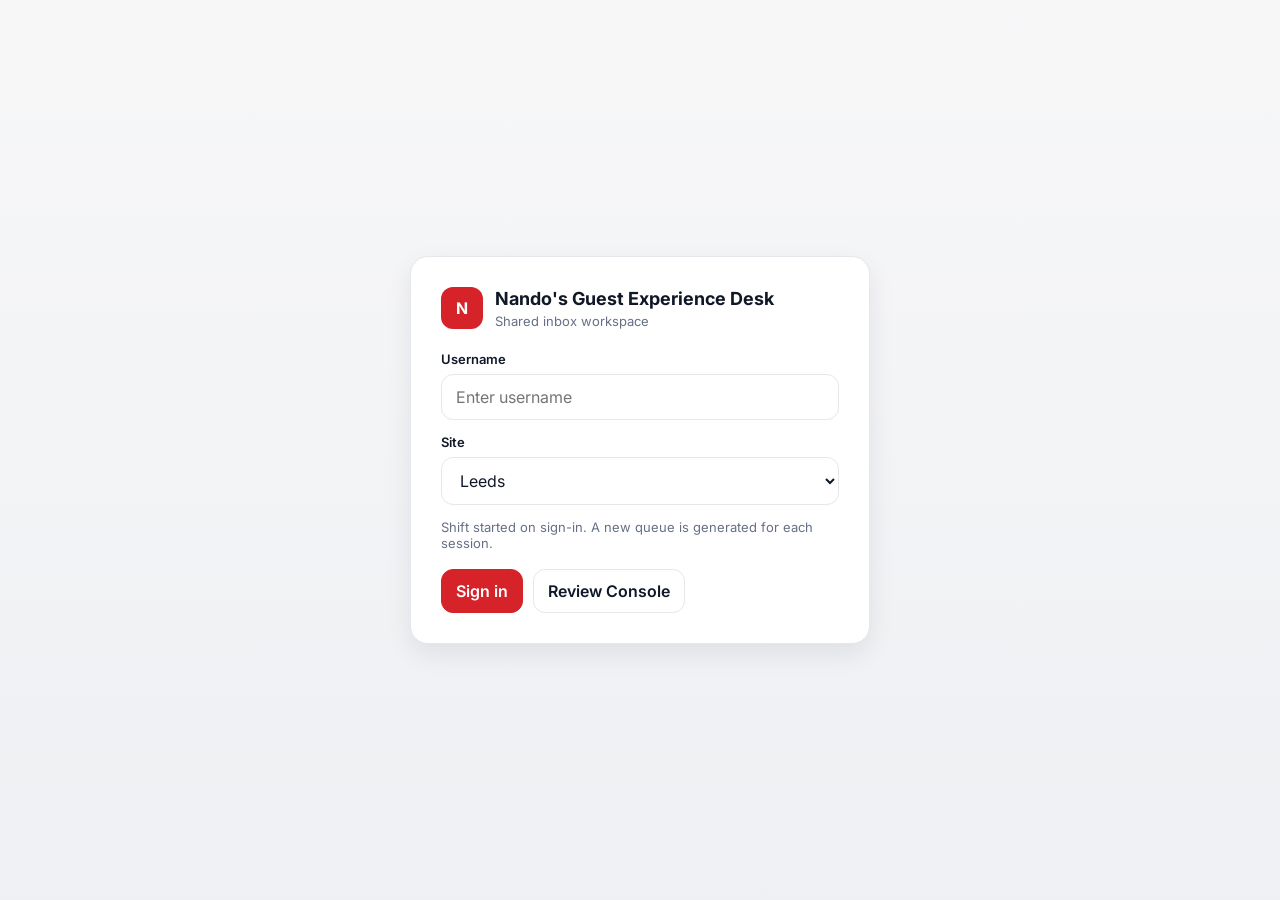
==== guest-experience/index.html @ c4912851 "First commit" ====
<!doctype html>
<html lang="en">
<head>
  <meta charset="UTF-8" />
  <meta name="viewport" content="width=device-width, initial-scale=1.0" />
  <title>Nando's Guest Experience Desk</title>
  <link rel="preconnect" href="https://fonts.googleapis.com">
  <link rel="preconnect" href="https://fonts.gstatic.com" crossorigin>
  <link href="https://fonts.googleapis.com/css2?family=Inter:wght@400;500;600;700&display=swap" rel="stylesheet">
  <link rel="stylesheet" href="styles.css" />

  <style>
    .suite-page-tools{display:flex;gap:8px;align-items:center;flex-wrap:wrap}
    .suite-page-tools a,.suite-page-tools button{border:1px solid #d0d5dd;background:#fff;color:#101828;border-radius:10px;padding:8px 10px;font:700 12px Inter,system-ui,Arial;text-decoration:none}
    .suite-page-tools a:hover,.suite-page-tools button:hover{background:#f8fafc}
    .tour-backdrop{position:fixed;inset:0;background:rgba(16,24,40,.62);z-index:9999;display:none}
    .tour-backdrop.show{display:block}
    .tour-card{position:fixed;z-index:10050;width:min(390px,calc(100vw - 32px));background:#fff;border:1px solid #e4e7ec;border-radius:16px;box-shadow:0 18px 50px rgba(16,24,40,.24);padding:18px;display:none}
    .tour-card.show{display:block}
    .tour-card h3{margin:0 0 8px;font-size:18px;color:#101828}
    .tour-card p{margin:0 0 16px;color:#475467;line-height:1.5;font-size:14px}
    .tour-card .row{display:flex;gap:8px;justify-content:flex-end;flex-wrap:wrap}
    .tour-card button{border:1px solid #d0d5dd;background:#fff;border-radius:10px;padding:9px 12px;font-weight:700}
    .tour-card .primary{background:#d6232a;color:#fff;border-color:#d6232a}
    .tour-highlight{position:relative!important;z-index:10010!important;outline:3px solid rgba(214,35,42,.55)!important;box-shadow:0 0 0 6px rgba(255,255,255,.92)!important;border-radius:12px!important}
  </style>
</head>
<body>
  <div id="app"></div>
  <script src="app.js"></script>
  <div id="suiteTourBackdrop" class="tour-backdrop"></div>
  <div id="suiteTourCard" class="tour-card"><h3 id="suiteTourTitle"></h3><p id="suiteTourText"></p><div class="row"><button id="suiteTourSkip" type="button">Close</button><button id="suiteTourNext" class="primary" type="button">Next</button></div></div>
  <script>
  (function(){
    var TOUR_KEY='ged_tour_seen_v1';
    var tourIndex=0;
    var steps=[{"selector": ".login-card", "title": "Guest Experience CRM", "text": "This system is used to work customer cases. Sign in to generate a realistic queue for the shift."}, {"selector": "#signinBtn", "title": "Start a shift", "text": "Press Sign in to open the case queue. A fresh set of customer cases is created for this device."}, {"selector": ".sidebar", "title": "Views and filters", "text": "Use the left-hand views to filter cases by status or category."}, {"selector": ".list-panel", "title": "Case queue", "text": "Select a case from the queue to read the customer message."}, {"selector": ".thread-panel", "title": "Conversation thread", "text": "Read the customer message and any follow-up replies carefully before choosing a response."}, {"selector": ".action-panel", "title": "Case actions", "text": "Choose a prepared reply, check the draft, then send, resolve or escalate the case as appropriate."}];
    function clearHighlights(){document.querySelectorAll('.tour-highlight').forEach(function(el){el.classList.remove('tour-highlight');});}
    function closeTour(){clearHighlights();document.getElementById('suiteTourBackdrop').classList.remove('show');document.getElementById('suiteTourCard').classList.remove('show');localStorage.setItem(TOUR_KEY,'done');}
    function showStep(){
      clearHighlights();
      if(tourIndex>=steps.length){closeTour();return;}
      var step=steps[tourIndex];
      var card=document.getElementById('suiteTourCard');
      var backdrop=document.getElementById('suiteTourBackdrop');
      backdrop.classList.add('show'); card.classList.add('show');
      document.getElementById('suiteTourTitle').textContent=step.title;
      document.getElementById('suiteTourText').textContent=step.text;
      document.getElementById('suiteTourNext').textContent=tourIndex===steps.length-1?'Finish':'Next';
      card.style.left='auto'; card.style.top='auto'; card.style.right='24px'; card.style.bottom='24px'; card.style.transform='none';
      if(window.innerWidth<760){card.style.left='16px';card.style.right='16px';card.style.bottom='16px';}
      var el=document.querySelector(step.selector);
      if(el){el.classList.add('tour-highlight');el.scrollIntoView({block:'center',inline:'nearest',behavior:'smooth'});}
    }
    function startTour(){tourIndex=0;document.getElementById('suiteTourCard').style.transform='';showStep();}
    document.addEventListener('click',function(event){ if(event.target && event.target.id==='suiteTourBtn'){ startTour(); } });
    document.getElementById('suiteTourSkip').onclick=closeTour;
    document.getElementById('suiteTourNext').onclick=function(){tourIndex+=1;showStep();};
    document.getElementById('suiteTourBackdrop').onclick=closeTour;
    setTimeout(function(){if(!localStorage.getItem(TOUR_KEY) && confirm('Would you like a quick tour of Guest Experience CRM?')) startTour(); else localStorage.setItem(TOUR_KEY,'done');},700);
  })();
  </script>
</body>
</html>
---- guest-experience/styles.css ----
:root {
  --bg: #f3f4f6;
  --panel: #ffffff;
  --panel-2: #fafafa;
  --text: #101828;
  --muted: #667085;
  --line: #e4e7ec;
  --red: #d6232a;
  --red-dark: #b51e24;
  --green: #157f3b;
  --amber: #b54708;
  --blue: #175cd3;
  --danger: #b42318;
  --shadow: 0 10px 26px rgba(16,24,40,0.08);
}
* { box-sizing: border-box; }
html, body {
  margin: 0;
  width: 100%;
  height: 100%;
  font-family: Inter, system-ui, Arial, sans-serif;
  background: var(--bg);
  color: var(--text);
}
body { overflow: hidden; }
button, input, select, textarea {
  font: inherit;
}
button {
  cursor: pointer;
}
#app {
  width: 100%;
  height: 100%;
}
.login-shell {
  min-height: 100%;
  display: grid;
  place-items: center;
  background: linear-gradient(180deg, #f7f7f8 0%, #eef0f3 100%);
}
.login-card {
  width: 460px;
  background: var(--panel);
  border: 1px solid var(--line);
  border-radius: 18px;
  box-shadow: var(--shadow);
  padding: 30px;
}
.brand {
  display: flex;
  align-items: center;
  gap: 12px;
  margin-bottom: 22px;
}
.brand-mark {
  width: 42px;
  height: 42px;
  border-radius: 12px;
  background: var(--red);
  color: white;
  display: grid;
  place-items: center;
  font-weight: 700;
  letter-spacing: 0.03em;
}
.brand-copy h1,
.brand-copy h2,
.panel-title {
  margin: 0;
  font-size: 18px;
  font-weight: 700;
}
.brand-copy p,
.subtle,
.metric-label,
.meta,
.empty-note,
.small-note {
  margin: 4px 0 0;
  color: var(--muted);
  font-size: 13px;
}
.form-row {
  margin-bottom: 14px;
}
.form-row label {
  display: block;
  font-size: 13px;
  font-weight: 600;
  margin-bottom: 7px;
}
.input,
.select,
.search-input,
.reply-box {
  width: 100%;
  border: 1px solid var(--line);
  border-radius: 12px;
  padding: 12px 14px;
  background: #fff;
  color: var(--text);
}
.input:focus,
.select:focus,
.search-input:focus,
.reply-box:focus {
  outline: 2px solid rgba(214, 35, 42, 0.16);
  border-color: var(--red);
}
.button-row {
  display: flex;
  gap: 10px;
  margin-top: 18px;
}
.btn {
  border: 1px solid var(--line);
  background: #fff;
  border-radius: 12px;
  padding: 11px 14px;
  min-height: 42px;
  font-weight: 600;
  color: var(--text);
}
.btn-primary {
  background: var(--red);
  color: #fff;
  border-color: var(--red);
}
.btn-primary:hover { background: var(--red-dark); }
.btn-ghost:hover,
.btn:hover { background: #f8f9fb; }
.btn-small {
  padding: 8px 10px;
  min-height: auto;
  font-size: 12px;
  border-radius: 10px;
}
.btn-danger {
  color: var(--danger);
  border-color: #f3c7c4;
  background: #fff8f7;
}
.app-shell {
  height: 100%;
  display: grid;
  grid-template-rows: 64px 1fr;
}
.topbar {
  background: #fff;
  border-bottom: 1px solid var(--line);
  display: grid;
  grid-template-columns: 320px 1fr 320px;
  align-items: center;
  padding: 0 16px;
  gap: 14px;
}
.topbar-centre,
.topbar-right {
  display: flex;
  align-items: center;
  gap: 12px;
  justify-content: center;
}
.topbar-right {
  justify-content: flex-end;
}
.top-metric {
  display: flex;
  flex-direction: column;
  align-items: flex-start;
  padding: 6px 10px;
  border-radius: 12px;
  background: #fafafa;
  border: 1px solid #f0f2f4;
  min-width: 90px;
}
.top-metric strong { font-size: 15px; }
.top-metric span { font-size: 11px; color: var(--muted); }
.workspace {
  min-height: 0;
  display: grid;
  grid-template-columns: 220px 360px 1fr 360px;
}
.sidebar,
.list-panel,
.thread-panel,
.action-panel {
  min-height: 0;
  background: var(--panel);
  border-right: 1px solid var(--line);
}
.sidebar {
  padding: 14px 12px;
  display: flex;
  flex-direction: column;
  gap: 8px;
}
.sidebar-group-title {
  margin: 8px 8px 4px;
  font-size: 11px;
  font-weight: 700;
  color: var(--muted);
  text-transform: uppercase;
  letter-spacing: .06em;
}
.nav-item {
  border: 1px solid transparent;
  background: transparent;
  border-radius: 12px;
  padding: 11px 12px;
  display: flex;
  justify-content: space-between;
  align-items: center;
  font-weight: 600;
  color: #344054;
}
.nav-item:hover { background: #f8f9fb; }
.nav-item.active {
  background: #fff4f4;
  border-color: #ffd9db;
  color: var(--red);
}
.count-pill,
.tag,
.status-pill,
.priority-pill {
  display: inline-flex;
  align-items: center;
  justify-content: center;
  border-radius: 999px;
  padding: 3px 8px;
  font-size: 11px;
  font-weight: 700;
}
.count-pill { background: #f2f4f7; color: #344054; }
.list-panel {
  display: grid;
  grid-template-rows: auto auto 1fr;
}
.list-toolbar,
.action-head,
.thread-head {
  padding: 14px;
  border-bottom: 1px solid var(--line);
}
.search-row {
  display: flex;
  gap: 8px;
  margin-top: 12px;
}
.case-list {
  overflow: auto;
  padding: 10px;
  background: #fcfcfd;
}
.case-row {
  border: 1px solid var(--line);
  background: white;
  border-radius: 14px;
  padding: 12px;
  margin-bottom: 10px;
  box-shadow: 0 1px 2px rgba(16,24,40,0.03);
}
.case-row:hover {
  border-color: #d0d5dd;
}
.case-row.active {
  border-color: #f2a7ab;
  background: #fff9f9;
}
.row-top, .row-meta, .thread-meta, .summary-grid {
  display: flex;
  align-items: center;
  justify-content: space-between;
  gap: 10px;
}
.row-title {
  font-size: 14px;
  font-weight: 700;
  margin: 0 0 4px;
}
.row-subject {
  font-size: 13px;
  font-weight: 600;
  margin: 0 0 5px;
}
.preview {
  font-size: 12px;
  color: var(--muted);
  line-height: 1.45;
}
.tag { background: #f2f4f7; color: #344054; }
.tag.complaint { background: #fff1f3; color: #c01048; }
.tag.refund { background: #fff4ed; color: #c4320a; }
.tag.delivery { background: #eff8ff; color: #175cd3; }
.tag.booking { background: #f4f3ff; color: #5925dc; }
.tag.general { background: #f9f5ff; color: #7a1faf; }
.tag.feedback { background: #ecfdf3; color: #027a48; }
.status-pill.open { background: #f2f4f7; color: #344054; }
.status-pill.pending { background: #fffaeb; color: #b54708; }
.status-pill.resolved { background: #ecfdf3; color: #027a48; }
.status-pill.escalated { background: #fff1f3; color: #c01048; }
.status-pill.reopened { background: #eff8ff; color: #175cd3; }
.priority-pill.normal { background: #f2f4f7; color: #344054; }
.priority-pill.high { background: #fffaeb; color: #b54708; }
.priority-pill.urgent { background: #fef3f2; color: #b42318; }
.thread-panel {
  display: grid;
  grid-template-rows: auto 1fr;
}
.thread-body {
  min-height: 0;
  overflow: auto;
  padding: 20px 22px;
  background: #f9fafb;
}
.message-card {
  background: #fff;
  border: 1px solid var(--line);
  border-radius: 16px;
  margin-bottom: 14px;
  overflow: hidden;
  max-width: 94%;
}
.message-card.customer { border-left: 4px solid #98a2b3; margin-right: auto; }
.message-card.agent { border-left: 4px solid var(--red); margin: 0 auto 14px; max-width: 98%; box-shadow: 0 6px 18px rgba(16,24,40,0.06); }
.message-card.system { border-left: 4px solid #175cd3; margin-left: auto; }
.message-head {
  padding: 12px 14px;
  border-bottom: 1px solid #f0f2f4;
  background: #fbfcfd;
}
.message-body {
  padding: 16px 18px;
  font-size: 14px;
  line-height: 1.7;
  white-space: pre-wrap;
}
.message-foot {
  padding: 0 18px 16px;
  display: flex;
  justify-content: center;
}
.action-panel {
  min-height: 0;
  display: grid;
  grid-template-rows: auto 1fr auto;
  overflow: hidden;
}
.action-scroll {
  min-height: 0;
  overflow: auto;
}
.section {
  padding: 14px;
  border-bottom: 1px solid var(--line);
}
.section h3 {
  margin: 0 0 10px;
  font-size: 13px;
  text-transform: uppercase;
  letter-spacing: .05em;
  color: var(--muted);
}
.macro-list {
  display: flex;
  flex-direction: column;
  gap: 8px;
  max-height: 220px;
  overflow: auto;
}
.macro-card {
  border: 1px solid var(--line);
  background: #fff;
  border-radius: 12px;
  padding: 10px;
}
.macro-card:hover { border-color: #f2a7ab; background: #fffafa; }
.macro-card.active { border-color: var(--red); background: #fff7f7; }
.macro-title {
  font-size: 13px;
  font-weight: 700;
  margin: 0 0 4px;
}
.macro-desc {
  font-size: 12px;
  color: var(--muted);
  line-height: 1.45;
}
.reply-box {
  min-height: 240px;
  resize: vertical;
  line-height: 1.6;
}
.action-footer {
  padding: 14px;
  display: grid;
  grid-template-columns: 1fr 1fr;
  gap: 8px;
  border-top: 1px solid var(--line);
  background: #fff;
}
.action-footer .btn-primary,
.action-footer .btn-send-email {
  grid-column: span 2;
}
.btn-send-email {
  background: var(--red);
  color: #fff;
  border-color: var(--red);
}
.btn-send-email:hover { background: var(--red-dark); }
.empty-state,
.review-shell {
  height: 100%;
  display: grid;
  place-items: center;
}
.empty-card,
.review-card {
  width: min(1100px, calc(100vw - 48px));
  max-height: calc(100vh - 48px);
  overflow: auto;
  background: #fff;
  border: 1px solid var(--line);
  border-radius: 18px;
  box-shadow: var(--shadow);
  padding: 20px;
}
.summary-grid {
  display: grid;
  grid-template-columns: repeat(6, 1fr);
  gap: 10px;
  margin: 16px 0;
}
.summary-card {
  border: 1px solid var(--line);
  border-radius: 14px;
  padding: 14px;
  background: #fcfcfd;
}
.summary-card strong {
  display: block;
  font-size: 20px;
  margin-bottom: 4px;
}
.review-table {
  width: 100%;
  border-collapse: collapse;
  font-size: 13px;
}
.review-table th,
.review-table td {
  border-bottom: 1px solid var(--line);
  padding: 10px 8px;
  vertical-align: top;
  text-align: left;
}
.review-table th {
  font-size: 12px;
  color: var(--muted);
  text-transform: uppercase;
  letter-spacing: .05em;
}
.quality-good { color: var(--green); font-weight: 700; }
.quality-review { color: var(--amber); font-weight: 700; }
.quality-poor { color: var(--danger); font-weight: 700; }
.toolbar-row {
  display: flex;
  gap: 10px;
  align-items: center;
  justify-content: space-between;
  flex-wrap: wrap;
}
@media (max-width: 1400px) {
  .workspace { grid-template-columns: 210px 320px 1fr 320px; }
}
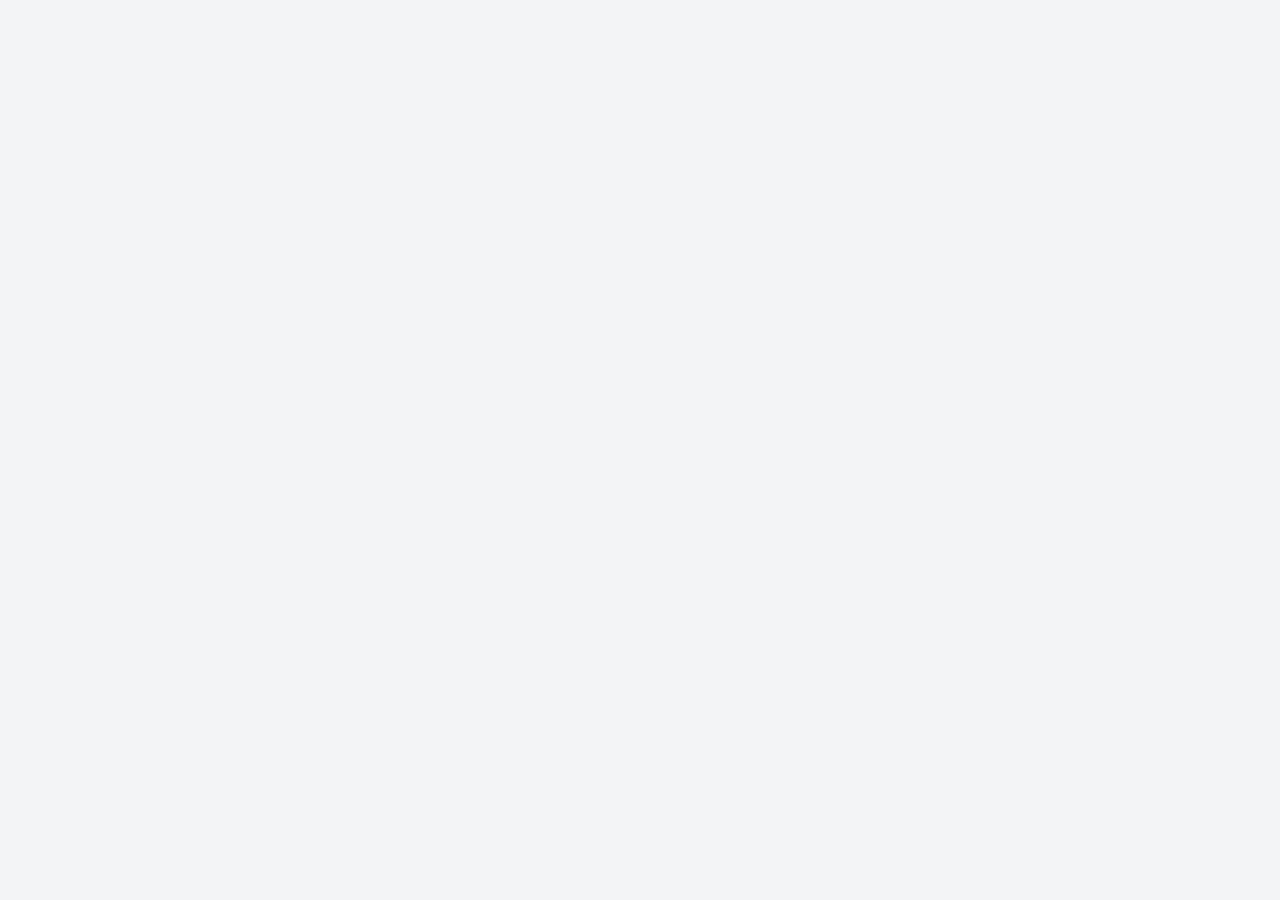
==== commit 142ce1c1: "sync to firebase" ====
--- a/guest-experience/index.html
+++ b/guest-experience/index.html
@@ -27,7 +27,42 @@
 </head>
 <body>
   <div id="app"></div>
-  <script src="app.js"></script>
+  <script type="module">
+  import { initializeApp } from "https://www.gstatic.com/firebasejs/12.2.1/firebase-app.js";
+  import {
+    getFirestore,
+    doc,
+    getDoc,
+    setDoc,
+    onSnapshot,
+    serverTimestamp
+  } from "https://www.gstatic.com/firebasejs/12.2.1/firebase-firestore.js";
+
+  const firebaseConfig = {
+    apiKey: "AIzaSyCRJqYsc2Vh6M-ehZJLi3LZfEDXXKJPYG4",
+    authDomain: "head-office-18227.firebaseapp.com",
+    projectId: "head-office-18227",
+    storageBucket: "head-office-18227.firebasestorage.app",
+    messagingSenderId: "303789449640",
+    appId: "1:303789449640:web:5279b9c31b059e920c7d9d"
+  };
+
+  const firebaseApp = initializeApp(firebaseConfig);
+  const db = getFirestore(firebaseApp);
+
+  window.HeadOfficeFirebase = {
+    db,
+    doc,
+    getDoc,
+    setDoc,
+    onSnapshot,
+    serverTimestamp
+  };
+
+  const script = document.createElement('script');
+  script.src = 'app.js';
+  document.body.appendChild(script);
+</script>
   <div id="suiteTourBackdrop" class="tour-backdrop"></div>
   <div id="suiteTourCard" class="tour-card"><h3 id="suiteTourTitle"></h3><p id="suiteTourText"></p><div class="row"><button id="suiteTourSkip" type="button">Close</button><button id="suiteTourNext" class="primary" type="button">Next</button></div></div>
   <script>
